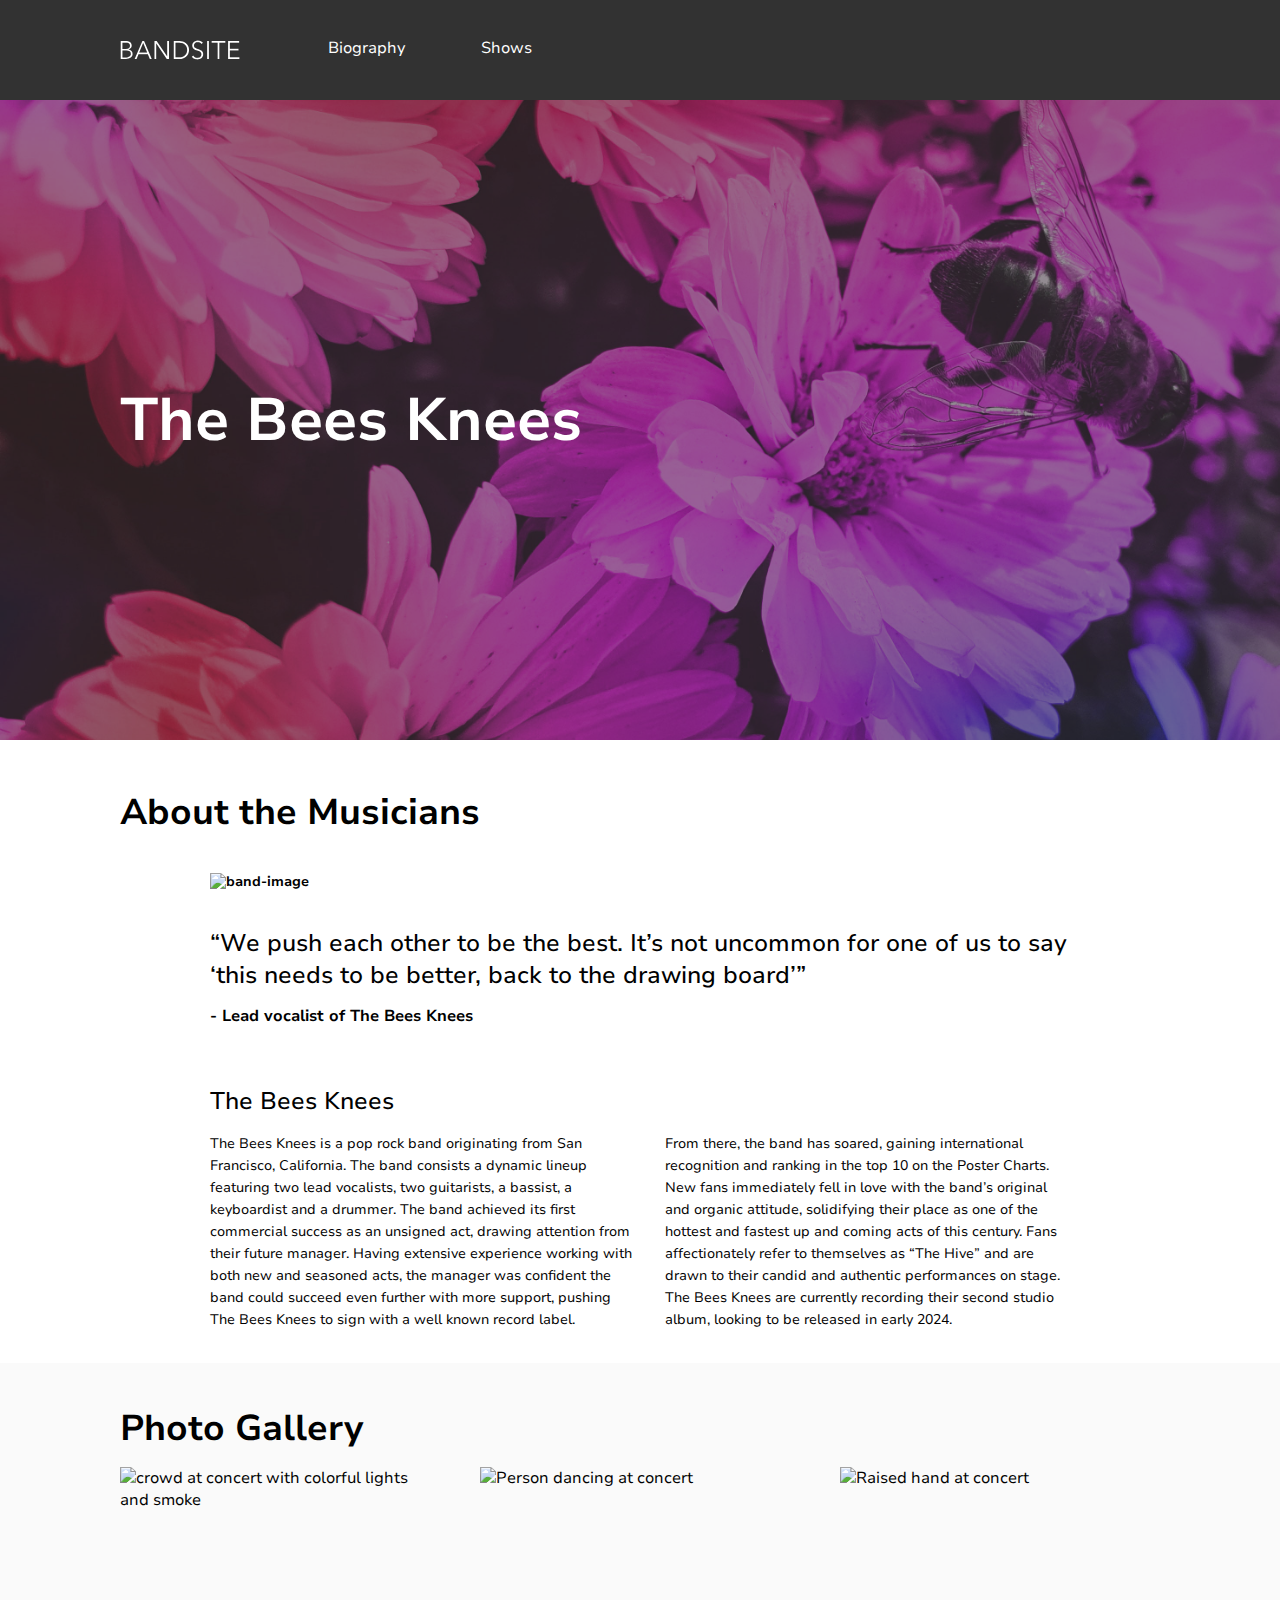
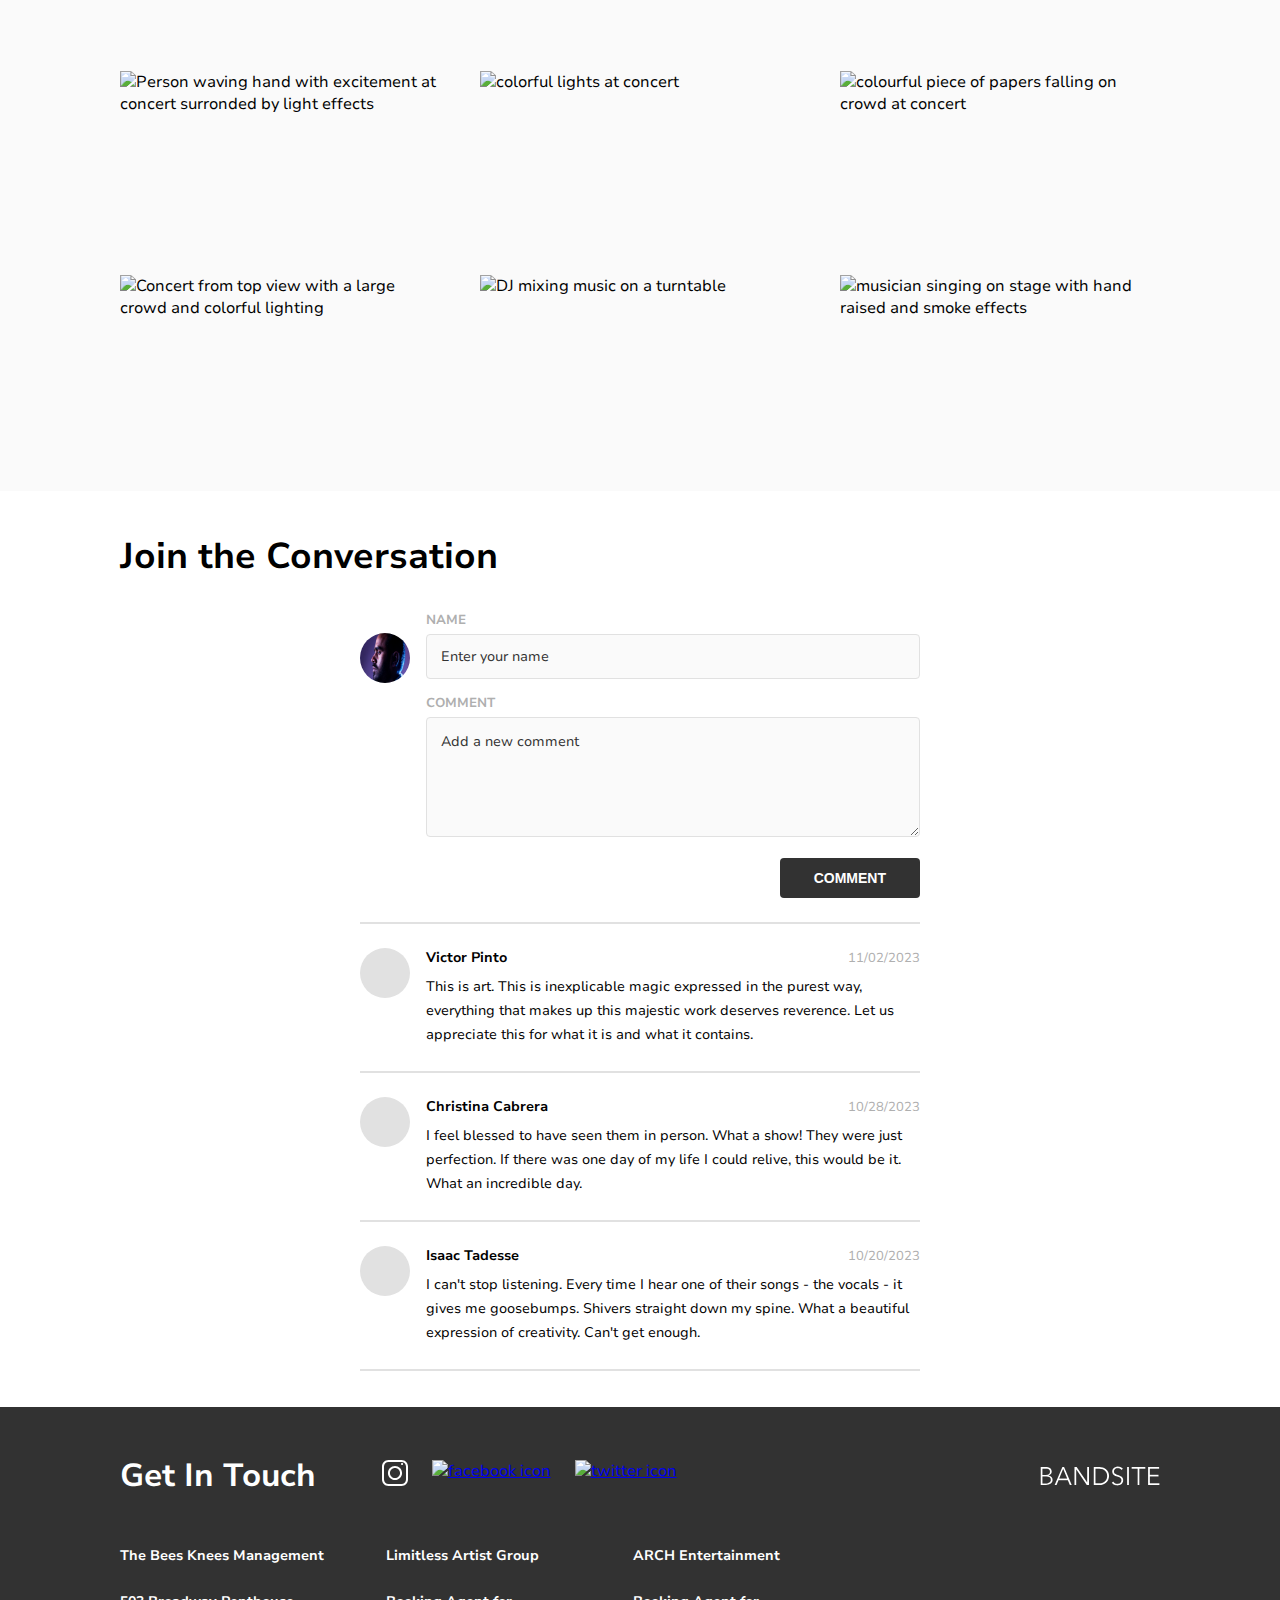
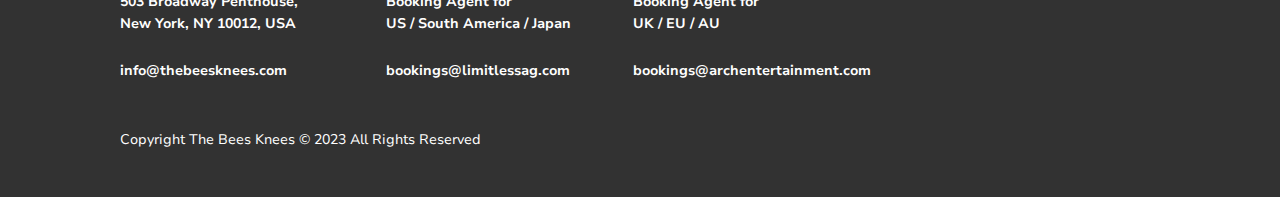
==== index.html @ 5945802d "Converted px to rem in shows.scss" ====
<!DOCTYPE html>
<html lang="en">
<head>
    <meta charset="UTF-8">
    <meta name="viewport" content="width=device-width, initial-scale=1.0">
    <link rel="stylesheet" href="./styles/bio.css">
    <title>BandSite - Home</title>
    <script src="./scripts/index-page.js" defer></script>
</head>
<body>
     <!-- HEADER -->
    <header class="header">

        <div class="header__title">

            <svg class="header__logo" height ="20px" width="120px" xmlns="http://www.w3.org/2000/svg">
                <a href="./index.html"><image class="header__title--logo" height="20px" width="120px" href="./assets/logos/Logo-bandsite.svg" /></a>
            </svg>
            
        </div>

        <nav class="header__navigation">
            <ul class="navigation__list">
                <li class="navigation__item"><a class="navigation__link" href="./index.html">Biography</a></li>
                <li class="navigation__item"><a class="navigation__link" href="./pages/shows.html">Shows</a></li>
            </ul>
        </nav>
    </header>

    <!-- HERO BLOCK -->

    <section class="hero">
        <h2 class="hero__title">The Bees Knees</h2>
    </section>

    <!-- ABOUT THE MUSICIANS BLOCK  -->

    <main>

        <section class="about-musicians">

            <h2 class="about-musicians__title">About the Musicians</h2>

            <div class="about-musicians__content">
                
                <div class="about-musicians__section">
                    <img class="about-musicians__image" src="./assets/images/band.jpg" alt="band-image">

                    <p class="about-musicians__quote">“We push each other to be the best. It’s not uncommon for one of us to say ‘this needs to be better, back to the drawing board’”</p>

                    <p class="about-musicians__lead-vocalist">- Lead vocalist of The Bees Knees</p>
                </div>

                <div class="about-musicians__group">
                    <h3 class="about-musicians__group-title">The Bees Knees</h3>

                    <div class="about-musicians__description">
                        <p class="about-musicians__paragraph">The Bees Knees is a pop rock band originating from San Francisco, California. The band consists a dynamic lineup featuring two lead vocalists, two guitarists, a bassist, a keyboardist and a drummer. The band achieved its first commercial success as an unsigned act, drawing attention from their future manager. Having extensive experience working with both new and seasoned acts, the manager was confident the band could succeed even further with more support, pushing The Bees Knees to sign with a well known record label.</p>

                        <p class="about-musicians__paragraph">From there, the band has soared, gaining international recognition and ranking in the top 10 on the Poster Charts. New fans immediately fell in love with the band’s original and organic attitude, solidifying their place as one of the hottest and fastest up and coming acts of this century. Fans affectionately refer to themselves as “The Hive” and are drawn to their candid and authentic performances on stage. The Bees Knees are currently recording their second studio album, looking to be released in early 2024.</p>
                    </div>
                </div>

            </div>

        </section>

        <!-- PHOTO GALLERY -->

        <section class="photo-gallery">

            <h2 class="photo-gallery__title">Photo Gallery</h2>

            <div class="photo-gallery__images">
                <img class="photo-gallery__image" src="./assets/images/Photo-gallery-1.jpg" alt="crowd at concert with colorful lights and smoke">
                <img class="photo-gallery__image" src="./assets/images/Photo-gallery-2.jpg" alt="Person dancing at concert">
                <img class="photo-gallery__image" src="./assets/images/Photo-gallery-3.jpg" alt="Raised hand at concert">

                <img class="photo-gallery__image" src="./assets/images/Photo-gallery-4.jpg" alt="Person waving hand with excitement at concert surronded by light effects">
                <img class="photo-gallery__image" src="./assets/images/Photo-gallery-5.jpg" alt="colorful lights at concert">
                <img class="photo-gallery__image" src="./assets/images/Photo-gallery-9.jpg" alt="colourful piece of papers falling on crowd at concert">

                <img class="photo-gallery__image" src="./assets/images/Photo-gallery-7.jpg" alt="Concert from top view with a large crowd and colorful lighting">
                <img class="photo-gallery__image" src="./assets/images/Photo-gallery-8.jpg" alt="DJ mixing music on a turntable">
                <img class="photo-gallery__image" src="./assets/images/Photo-gallery-6.jpg" alt="musician singing on stage with hand raised and smoke effects">
            </div>
        </section>

        <!-- COMMENT SECTION -->

        <section class="comment-section">

            <h2 class="comment-section__title">Join the Conversation</h2>

            <div class="comment-section--flex">

                <div class="comment-section__image">
                    <img class="comment-section__avatar" src="./assets/Images/Mohan-muruge.jpg" alt="Avatar">
                </div>

                <form id= "comment-form" class="comment-section__form">
                    <div class="comment-section__field comment-section__field--name">
                        <label class="comment-section__label" for="name">NAME</label>
                        <input class="comment-section__input" type="text" id="name" name="name" placeholder="Enter your name" required>
                    </div>

                    <div class="comment-section__field comment-section__field--comment">
                        <label class="comment-section__label" for="comment">COMMENT</label>
                        <textarea class="comment-section__textarea" id="comment" name="comment" placeholder="Add a new comment" required></textarea>
                    </div>

                    <div class="comment-section__button-div">
                        <button class="comment-section__button" type="submit">COMMENT</button>
                    </div>               
                </form>

            </div>

            <!-- Three default comments from JS -->
            <div id="comments-container" class="comments-block">

            </div>

        </section>

    </main>

    <footer class="footer">
        <div class="footer__contact">
            <h2 class="footer__contact-title">Get In Touch</h2>
    
            <div class="footer__social-icons">
                <a href="https://www.instagram.com/" target="blank"><img class="footer__icon" src="./assets/Icons/SVG/Icon-instagram.svg" alt="instagram icon"></a>

                <a href="https://www.facebook.com" target="blank"><img class="footer__icon" src="./assets/icons/SVG/Icon-facebook.svg" alt="facebook icon"></a>

                <a href="https://www.twitter.com" target="blank"><img class="footer__icon" src="./assets/icons/SVG/Icon-twitter.svg" alt="twitter icon"></a>
            </div> 
            
            <div class="footer__logo last-child">

                <svg class="footer__logo-image" height ="20px" width="120px" xmlns="http://www.w3.org/2000/svg">
                    <image class="footer__bandsite-logo--image" height="20px" width="120px" href="./assets/logos/Logo-bandsite.svg" />
                </svg>

            </div>
        </div>
    
        <div class="footer__company">
    
            <div class="footer__company-details">
                <h3 class="footer__company-name">The Bees Knees Management</h3>
    
                <p class="footer__company-address">503 Broadway Penthouse,<br>New York, NY 10012, USA</p>
    
                <p><a class="footer__company-email" href="mailto:info@thebeesknees.com">info@thebeesknees.com</a></p>
            </div>
    
            <div class="footer__company-details">
                <h3 class="footer__company-name">Limitless Artist Group</h3>
    
                <p class="footer__company-address">Booking Agent for <br>US / South America / Japan</p>
    
                <p><a class="footer__company-email" href="mailto:bookings@limitlessag.com">bookings@limitlessag.com</a></p>
            </div>
    
            <div class="footer__company-details">
                <h3 class="footer__company-name">ARCH Entertainment</h3>
    
                <p class="footer__company-address">Booking Agent for <br>UK / EU / AU</p>
    
                <p><a class="footer__company-email" href="mailto:bookings@archentertainment.com">bookings@archentertainment.com</a></p>
            </div>
        </div>
       
        <div class="footer__copyright">
            <p class="footer__copyright-details">Copyright The Bees Knees © 2023 All Rights Reserved</p>
        </div>
    
    </footer>
    
</body>
</html>
---- styles/bio.css ----
@font-face {
  font-family: "Nunito Sans";
  src: url("../../assets/Font/NunitoSans-Regular.woff");
  font-weight: 400;
  font-style: normal;
}
@font-face {
  font-family: "Nunito Sans";
  src: url("../../assets/Font/NunitoSans-Medium.woff");
  font-weight: 500;
  font-style: normal;
}
@font-face {
  font-family: "Nunito Sans";
  src: url("../../assets/Font/NunitoSans-Bold.woff");
  font-weight: 700;
  font-style: normal;
}
* {
  box-sizing: border-box;
  padding: 0;
  margin: 0;
}

html, body {
  font-family: "Nunito Sans", Arial, Helvetica, sans-serif;
  font-size: 1rem;
}

.footer {
  background-color: #323232;
  color: #FFFFFF;
  margin: 0;
  padding: 1.5rem 1rem;
}
@media screen and (max-width: 767px) {
  .footer {
    position: relative;
  }
}
@media screen and (min-width: 768px) and (max-width: 1279px) {
  .footer {
    padding: 3rem 2.25rem;
  }
}
@media screen and (min-width: 1280px) {
  .footer {
    padding: 3rem 7.5rem;
  }
}
.footer__contact {
  display: flex;
  flex-direction: column;
  padding-bottom: 1rem;
  gap: 0.875rem;
}
@media screen and (min-width: 768px) {
  .footer__contact {
    padding-bottom: 0;
    gap: 0;
    display: flex;
    flex-direction: row;
    align-items: baseline;
  }
}
@media screen and (min-width: 768px) and (min-width: 768px) and (max-width: 1279px) {
  .footer__contact {
    justify-content: space-between;
  }
  .footer__contact .footer__contact-title,
  .footer__contact .footer__social-icons {
    flex: 1;
  }
  .footer__contact .footer__social-icons {
    margin-right: 100px;
  }
}
@media screen and (min-width: 768px) {
  .footer__contact .last-child {
    margin-left: auto;
  }
}
@media screen and (min-width: 768px) and (min-width: 1280px) {
  .footer__contact {
    justify-content: flex-start;
    gap: 4.1rem;
  }
}
.footer__contact-title {
  font-size: 1.5rem;
  font-weight: 700;
  line-height: 2rem;
}
@media screen and (min-width: 768px) {
  .footer__contact-title {
    font-size: 2rem;
    font-weight: 700;
    line-height: 2.625rem;
  }
}
.footer__contact .footer__social-icons {
  display: flex;
  gap: 1.5rem;
}
.footer__contact .footer__social-icons .footer__icon {
  height: 1.5rem;
  transition: transform 0.3s ease;
}
@media screen and (min-width: 768px) {
  .footer__contact .footer__social-icons .footer__icon {
    height: 1.625rem;
    width: 1.625rem;
  }
}
.footer__contact .footer__social-icons .footer__icon:hover {
  transform: scale(1.25);
}
@media screen and (min-width: 768px) {
  .footer__company {
    padding: 3rem 0;
  }
}
@media screen and (min-width: 768px) and (min-width: 768px) and (max-width: 1279px) {
  .footer__company {
    display: flex;
    justify-content: space-between;
  }
}
@media screen and (min-width: 768px) and (min-width: 1280px) {
  .footer__company {
    display: flex;
    justify-content: flex-start;
    gap: 3.875rem;
  }
}
.footer__company-details {
  display: flex;
  flex-direction: column;
  justify-content: space-between;
  padding: 1rem 0;
  gap: 1rem;
  line-height: 1.125rem;
}
@media screen and (min-width: 768px) {
  .footer__company-details {
    padding: 0;
    gap: 1.5rem;
    line-height: 1.375rem;
  }
}
.footer__company-details .footer__company-name,
.footer__company-details .footer__company-address {
  font-size: 0.875rem;
  font-weight: 600;
}
@media screen and (min-width: 768px) {
  .footer__company-details .footer__company-name,
  .footer__company-details .footer__company-address {
    font-size: 0.875rem;
    font-weight: 600;
  }
}
.footer__company-details .footer__company-email {
  text-decoration: none;
  color: #FFFFFF;
  font-size: 0.813rem;
  font-weight: 400;
}
@media screen and (min-width: 768px) {
  .footer__company-details .footer__company-email {
    font-size: 0.875rem;
    font-weight: 600;
  }
}
.footer__company-details .footer__company-email:hover {
  text-decoration: underline;
}
.footer__logo {
  height: 1.25rem;
  width: 7.5rem;
}
@media screen and (max-width: 767px) {
  .footer__logo {
    position: absolute;
    margin-top: 1.25rem;
    top: 85%;
  }
}
@media screen and (max-width: 767px) {
  .footer__copyright {
    font-size: 0.625rem;
    font-weight: 400;
    margin-top: 3.75rem;
  }
}
@media screen and (min-width: 768px) {
  .footer__copyright {
    font-size: 0.875rem;
    font-weight: 400;
  }
}

.header {
  background-color: #323232;
}
@media screen and (min-width: 768px) {
  .header {
    display: flex;
    flex-wrap: wrap;
    justify-content: flex-start;
    align-items: center;
    height: 5rem;
  }
}
@media screen and (min-width: 1280px) {
  .header {
    padding-left: 5.25rem;
    height: 6.25rem;
  }
}
.header__title {
  display: flex;
  justify-content: center;
  padding: 1.5rem 2.25rem;
}
.header__navigation {
  width: 100%;
}
.header__navigation .navigation__list {
  padding: 0;
  display: flex;
  justify-content: space-around;
  list-style: none;
}
.header__navigation .navigation__list .navigation__item {
  width: 50%;
  display: flex;
  justify-content: center;
  padding-bottom: 0.375rem;
  border-bottom: 0.313rem solid #323232;
}
.header__navigation .navigation__list .navigation__item:hover {
  border-bottom: 0.313rem solid #FFFFFF;
}
.header__navigation .navigation__list .navigation__item:active {
  font-weight: bold;
  outline: none;
}
.header__navigation .navigation__list .navigation__item .navigation__link {
  text-decoration: none;
  color: #FFFFFF;
}
@media screen and (min-width: 768px) {
  .header__navigation {
    width: 30%;
    max-width: 20rem;
    height: 100%;
  }
  .header__navigation .navigation__list {
    width: 100%;
    height: 100%;
    padding: 0 1.25rem;
  }
  .header__navigation .navigation__list .navigation__item {
    border-bottom: none;
    padding: 0%;
    height: 100%;
  }
  .header__navigation .navigation__list .navigation__item:hover {
    border-bottom: none;
  }
  .header__navigation .navigation__list .navigation__item .navigation__link {
    height: 100%;
    display: flex;
    align-items: center;
    border-bottom: 0.313rem solid #323232;
  }
  .header__navigation .navigation__list .navigation__item .navigation__link:hover {
    border-bottom: 0.313rem solid #FFFFFF;
  }
  .header__navigation .navigation__list .navigation__item .navigation__link:active {
    font-weight: bold;
    outline: none;
  }
}

.hero {
  position: relative;
  background-image: url(../assets/Images/hero-bio.jpg);
  background-size: cover;
  background-repeat: no-repeat;
  background-position: center;
  display: flex;
  color: #FFFFFF;
  height: 12.5rem;
}
@media screen and (min-width: 768px) and (max-width: 1279px) {
  .hero {
    height: 27.5rem;
  }
}
@media screen and (min-width: 1280px) {
  .hero {
    height: 40rem;
  }
}
.hero::before {
  content: "";
  position: absolute;
  top: 0;
  left: 0;
  width: 100%;
  height: 100%;
  background-color: rgba(50, 50, 50, 0.5);
  z-index: 1;
}
.hero__title {
  display: flex;
  align-items: center;
  z-index: 2;
  font-size: 1.5rem;
  font-weight: 700;
  padding: 0 1rem;
}
@media screen and (min-width: 768px) {
  .hero__title {
    padding: 0 2.25rem;
    font-size: 3.75rem;
    font-weight: 700;
  }
}
@media screen and (min-width: 1280px) {
  .hero__title {
    padding: 0 7.5rem;
  }
}

.about-musicians {
  background-color: #FFFFFF;
}
.about-musicians__title {
  padding: 1.5rem 1rem 1rem 1rem;
  font-size: 1.5rem;
  font-weight: 700;
}
@media screen and (min-width: 768px) {
  .about-musicians__title {
    font-size: 2.25rem;
    font-weight: 700;
    padding-left: 2.25rem;
    padding-top: 3rem;
    padding-bottom: 2.25rem;
  }
}
@media screen and (min-width: 1280px) {
  .about-musicians__title {
    padding-left: 7.5rem;
  }
}
.about-musicians__content {
  padding: 0 1rem;
  background-color: #FFFFFF;
}
@media screen and (min-width: 768px) and (max-width: 1279px) {
  .about-musicians__content {
    padding: 0 6.25rem;
  }
}
@media screen and (min-width: 1280px) {
  .about-musicians__content {
    padding: 0 13.125rem;
  }
}
.about-musicians__content .about-musicians__section {
  font-size: 0.875rem;
  font-weight: 600;
  line-height: 1.125rem;
}
.about-musicians__content .about-musicians__section .about-musicians__image {
  height: 10rem;
  width: 100%;
  margin: 0;
}
@media screen and (min-width: 768px) and (max-width: 1279px) {
  .about-musicians__content .about-musicians__section .about-musicians__image {
    height: 22.5rem;
  }
}
@media screen and (min-width: 1280px) {
  .about-musicians__content .about-musicians__section .about-musicians__image {
    height: 26.25rem;
  }
}
.about-musicians__content .about-musicians__section .about-musicians__quote {
  padding-top: 1rem;
  padding-bottom: 0.5rem;
  line-height: 1.125rem;
}
@media screen and (min-width: 768px) {
  .about-musicians__content .about-musicians__section .about-musicians__quote {
    font-size: 1.5rem;
    font-weight: 500;
    padding-top: 2.25rem;
    padding-bottom: 1rem;
    line-height: 2rem;
  }
}
.about-musicians__content .about-musicians__section .about-musicians__lead-vocalist {
  margin-top: 0;
}
@media screen and (min-width: 768px) {
  .about-musicians__content .about-musicians__section .about-musicians__lead-vocalist {
    font-size: 1rem;
  }
}
@media screen and (min-width: 768px) {
  .about-musicians__content .about-musicians__group {
    padding: 2.25rem 0 1rem 0;
  }
}
.about-musicians__content .about-musicians__group-title {
  font-size: 1rem;
  font-weight: 500;
  padding-top: 1.5rem;
}
@media screen and (min-width: 768px) {
  .about-musicians__content .about-musicians__group-title {
    font-size: 1.5rem;
  }
}
@media screen and (min-width: 768px) {
  .about-musicians__content .about-musicians__group .about-musicians__description {
    display: flex;
    gap: 2rem;
  }
}
.about-musicians__content .about-musicians__group .about-musicians__description .about-musicians__paragraph {
  font-size: 0.813rem;
  font-weight: 400;
  line-height: 1.125rem;
  padding: 1rem 0;
}
@media screen and (min-width: 768px) {
  .about-musicians__content .about-musicians__group .about-musicians__description .about-musicians__paragraph {
    font-size: 0.875rem;
    font-weight: 400;
    line-height: 1.375rem;
  }
}

.photo-gallery {
  padding: 1rem;
  background-color: #FAFAFA;
}
@media screen and (min-width: 768px) and (max-width: 1279px) {
  .photo-gallery {
    padding: 2.25rem;
  }
}
@media screen and (min-width: 1280px) {
  .photo-gallery {
    padding: 2.25rem 7.5rem;
  }
}
.photo-gallery__title {
  font-size: 1.5rem;
  font-weight: 700;
  padding-top: 0.5rem;
  padding-bottom: 1rem;
}
@media screen and (min-width: 768px) {
  .photo-gallery__title {
    font-size: 2.25rem;
    font-weight: 700;
    line-height: 2.75rem;
  }
}
.photo-gallery__images {
  display: flex;
  flex-direction: column;
  gap: 1rem;
}
@media screen and (min-width: 768px) {
  .photo-gallery__images {
    display: flex;
    flex-direction: row;
    justify-content: space-between;
    flex-wrap: wrap;
    gap: 1.5rem;
  }
}
.photo-gallery__images .photo-gallery__image {
  height: 10rem;
  width: 100%;
  transition: 1s ease;
}
@media screen and (min-width: 768px) and (max-width: 1279px) {
  .photo-gallery__images .photo-gallery__image {
    height: 7.5rem;
    width: 13.125rem;
  }
}
@media screen and (min-width: 1280px) {
  .photo-gallery__images .photo-gallery__image {
    height: 11.25rem;
    width: 20rem;
  }
}
.photo-gallery__images .photo-gallery__image:hover {
  transform: scale(0.9);
  transition: 0.3s ease;
}

.comment-section {
  padding: 1rem;
}
@media screen and (min-width: 768px) and (max-width: 1279px) {
  .comment-section {
    padding: 2.25rem;
  }
}
@media screen and (min-width: 1280px) {
  .comment-section {
    padding: 2.25rem 7.5rem;
  }
}
.comment-section__title {
  font-size: 1.5rem;
  font-weight: 700;
}
@media screen and (min-width: 768px) {
  .comment-section__title {
    font-size: 2.25rem;
    font-weight: 700;
    line-height: 2.75rem;
    padding: 0.5rem 0;
  }
}
.comment-section--flex {
  display: flex;
  gap: 1rem;
  align-items: flex-start;
  padding: 1rem 0;
}
@media screen and (min-width: 768px) and (max-width: 1279px) {
  .comment-section--flex {
    padding: 1.5rem 3.375rem;
  }
}
@media screen and (min-width: 1280px) {
  .comment-section--flex {
    padding: 1.5rem 15rem;
  }
}
.comment-section__image .comment-section__avatar {
  height: 2.5rem;
  width: 2.5rem;
  border-radius: 50%;
  margin-top: 1.375rem;
}
@media screen and (min-width: 1280px) {
  .comment-section__image .comment-section__avatar {
    height: 3.125rem;
    width: 3.125rem;
  }
}
.comment-section__form {
  flex: 1;
  display: flex;
  flex-direction: column;
}
.comment-section__form .comment-section__field {
  margin-bottom: 0.938rem;
}
.comment-section__form .comment-section__field .comment-section__label {
  display: block;
  font-size: 0.813rem;
  font-weight: 700;
  color: #AFAFAF;
  margin-bottom: 0.313rem;
}
.comment-section__form .comment-section__field .comment-section__input,
.comment-section__form .comment-section__field .comment-section__textarea {
  width: 100%;
  padding: 0.625rem;
  border: 0.063rem solid #E1E1E1;
  border-radius: 0.25rem;
  font-size: 0.813rem;
  color: #323232;
  background-color: #FAFAFA;
}
@media screen and (min-width: 768px) {
  .comment-section__form .comment-section__field .comment-section__input,
  .comment-section__form .comment-section__field .comment-section__textarea {
    padding: 0.875rem;
  }
}
.comment-section__form .comment-section__field .comment-section__textarea {
  resize: vertical;
  min-height: 6.25rem;
}
@media screen and (min-width: 1280px) {
  .comment-section__form .comment-section__field .comment-section__textarea {
    height: 7.5rem;
  }
}
.comment-section__form .comment-section__field .comment-section__input::-moz-placeholder {
  color: #323232;
  font-size: 0.875rem;
  font-family: "Nunito Sans", Arial, Helvetica, sans-serif;
}
.comment-section__form .comment-section__field .comment-section__input::placeholder {
  color: #323232;
  font-size: 0.875rem;
  font-family: "Nunito Sans", Arial, Helvetica, sans-serif;
}
.comment-section__form .comment-section__field .comment-section__textarea::-moz-placeholder {
  color: #323232;
  font-size: 0.875rem;
  font-family: "Nunito Sans", Arial, Helvetica, sans-serif;
}
.comment-section__form .comment-section__field .comment-section__textarea::placeholder {
  color: #323232;
  font-size: 0.875rem;
  font-family: "Nunito Sans", Arial, Helvetica, sans-serif;
}
@media screen and (min-width: 768px) {
  .comment-section__form .comment-section__button-div {
    align-self: flex-end;
  }
}
.comment-section__form .comment-section__button-div .comment-section__button {
  width: 100%;
  background-color: #323232;
  color: white;
  padding: 0.75rem 1.25rem;
  border: none;
  border-radius: 0.25rem;
  cursor: pointer;
  font-size: 0.875rem;
  font-weight: 600;
}
.comment-section__form .comment-section__button-div .comment-section__button:hover {
  background-color: #000000;
}
@media screen and (min-width: 768px) {
  .comment-section__form .comment-section__button-div .comment-section__button {
    width: auto;
    padding: 0.75rem 2.125rem;
  }
}
@media screen and (min-width: 768px) and (max-width: 1279px) {
  .comment-section #comments-container {
    padding: 0 3.375rem;
  }
}
@media screen and (min-width: 1280px) {
  .comment-section #comments-container {
    padding: 0 15rem;
  }
}
.comment-section #comments-container .comment-container {
  padding: 1rem 0;
  display: flex;
  gap: 1rem;
  border-top: 0.125rem solid #E1E1E1;
}
@media screen and (min-width: 768px) {
  .comment-section #comments-container .comment-container {
    padding: 1.5rem 0;
  }
}
.comment-section #comments-container .comment-container:last-child {
  border-bottom: 0.125rem solid #E1E1E1;
}
.comment-section #comments-container .comment-container .comment__avatar {
  background-color: #E1E1E1;
  height: 2.5rem;
  width: 2.5rem;
  border-radius: 50%;
  flex: none;
}
@media screen and (min-width: 1280px) {
  .comment-section #comments-container .comment-container .comment__avatar {
    height: 3.125rem;
    width: 3.125rem;
  }
}
.comment-section #comments-container .comment-container .comment__details {
  display: flex;
  flex-direction: column;
  justify-content: space-between;
  gap: 0.5rem;
  width: 100%;
}
.comment-section #comments-container .comment-container .comment__details .comment__name-date {
  display: flex;
  justify-content: space-between;
  align-items: baseline;
}
.comment-section #comments-container .comment-container .comment__details .comment__name-date .comment__name {
  font-size: 0.875rem;
  font-weight: 600;
}
.comment-section #comments-container .comment-container .comment__details .comment__name-date .comment__date {
  font-size: 0.813rem;
  font-weight: 400;
  color: #AFAFAF;
}
.comment-section #comments-container .comment-container .comment__details .comment__paragraph-section .comment__paragraph {
  font-size: 0.875rem;
  font-weight: 400;
  line-height: 1.375rem;
  color: #000000;
}
@media screen and (min-width: 768px) {
  .comment-section #comments-container .comment-container .comment__details .comment__paragraph-section .comment__paragraph {
    line-height: 1.5rem;
  }
}/*# sourceMappingURL=bio.css.map */
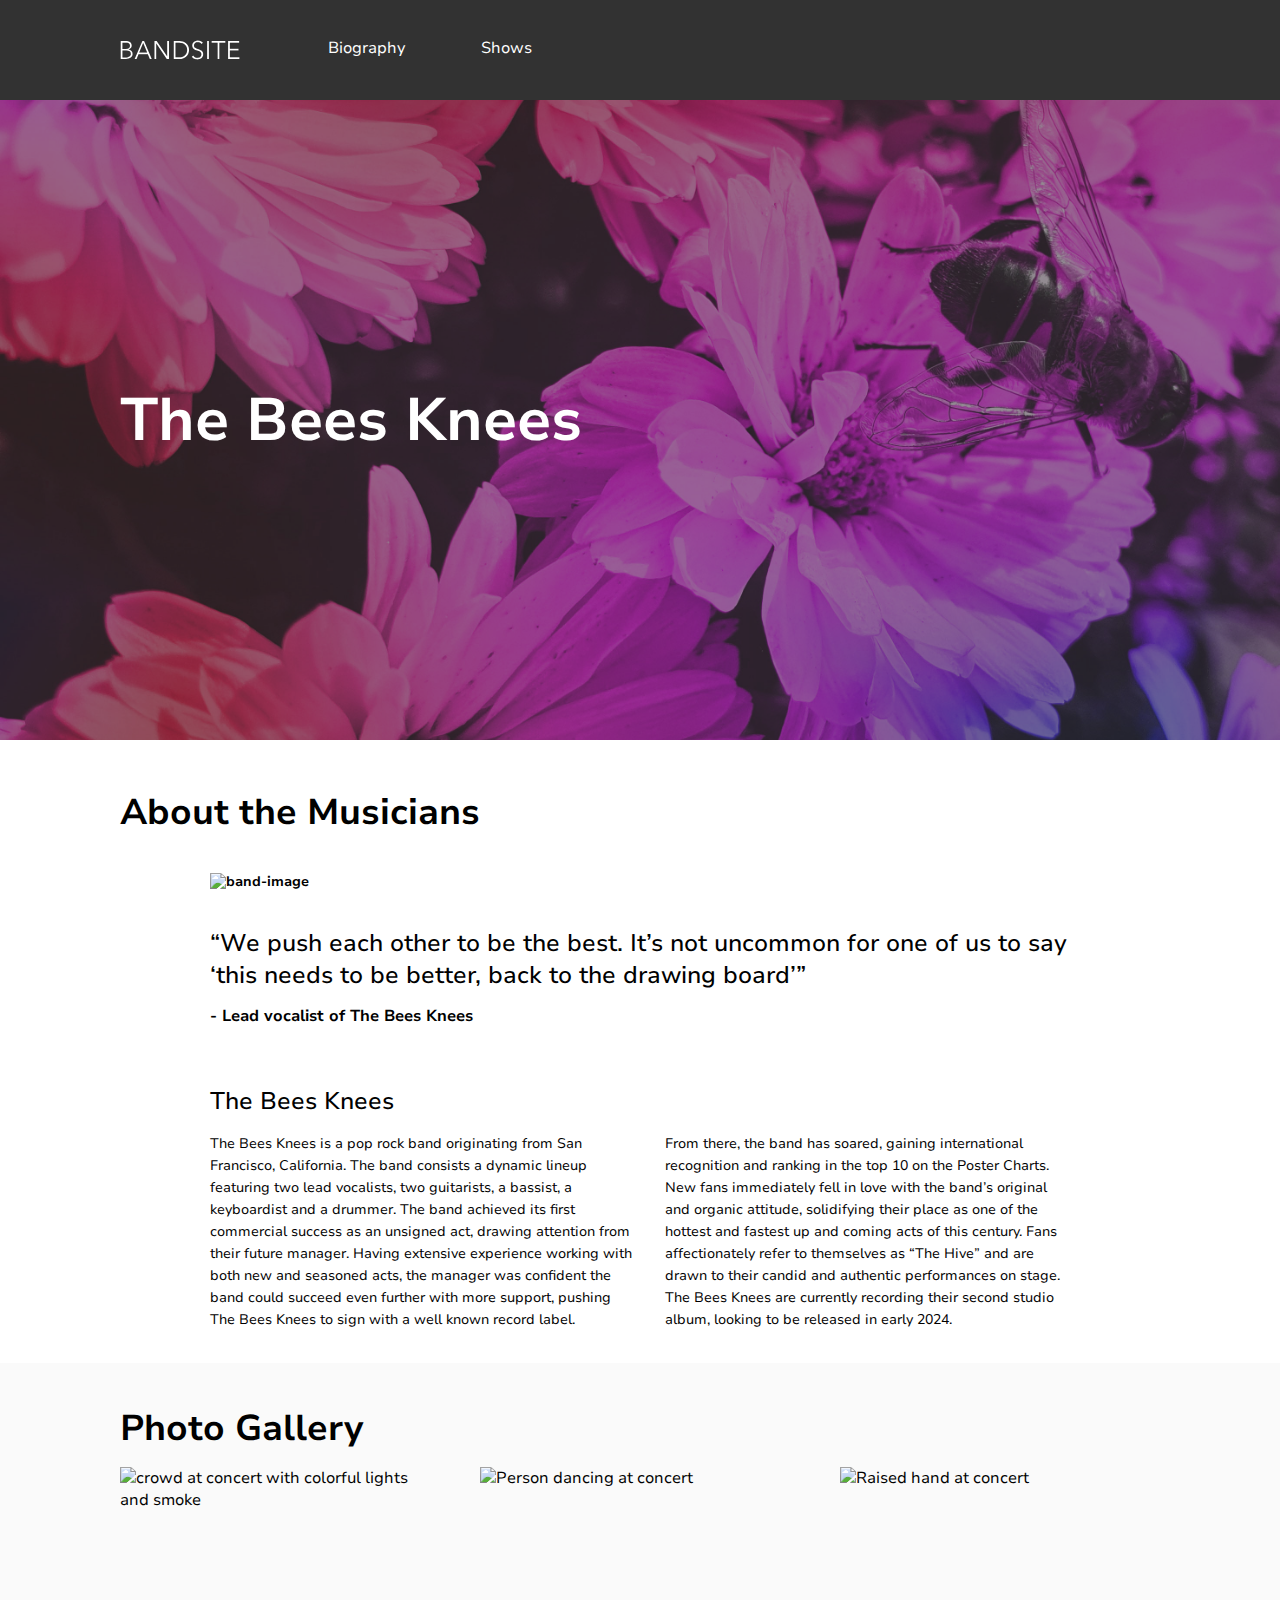
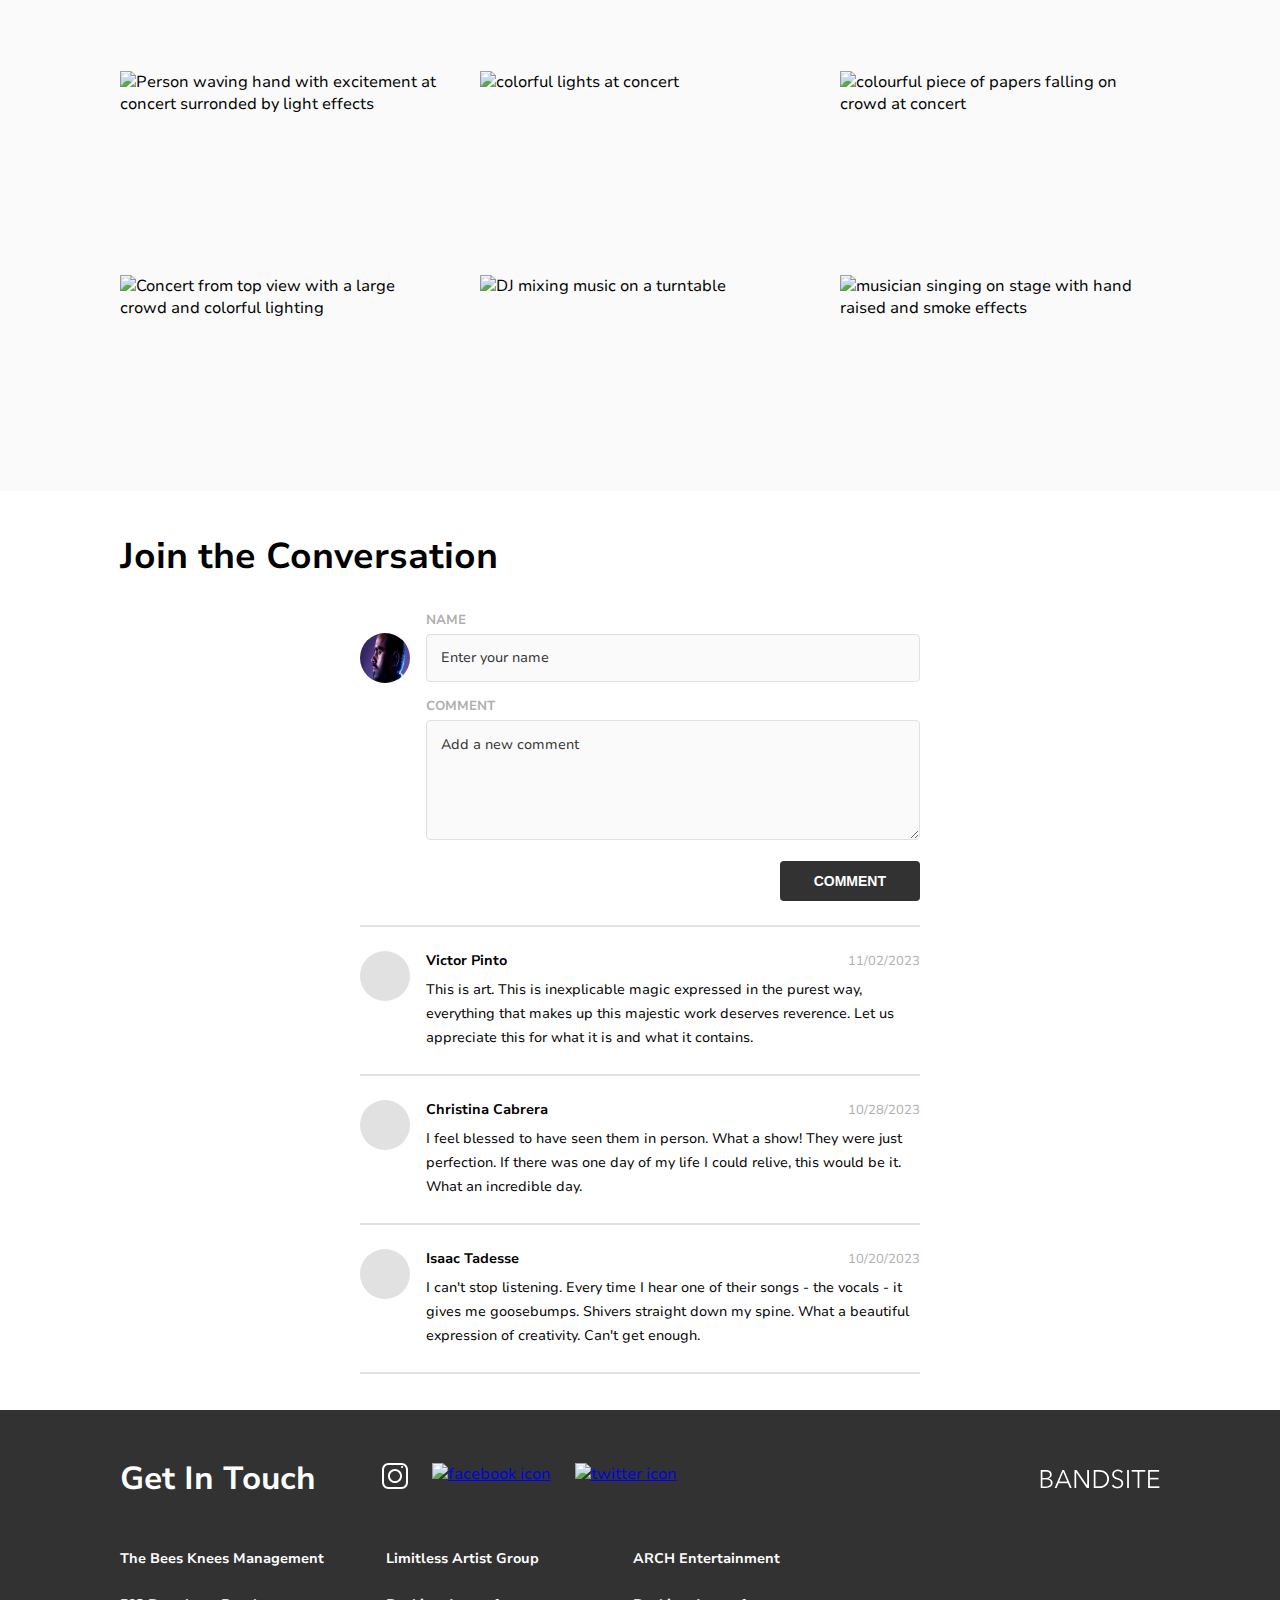
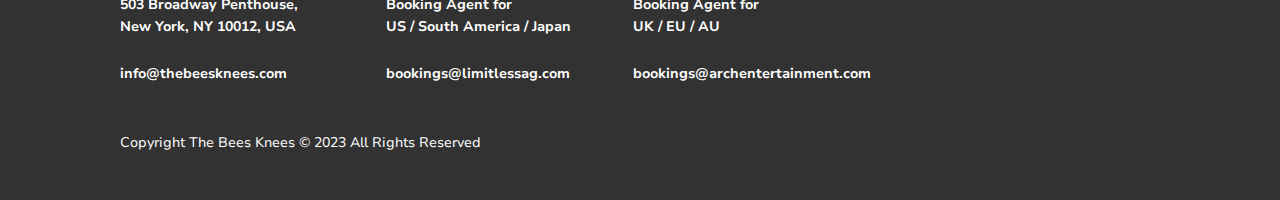
==== commit c05bc03a: "Adding changes to my project based on the feedback I received for sprint-2" ====
--- a/index.html
+++ b/index.html
@@ -13,10 +13,10 @@
 
         <div class="header__title">
 
-            <svg class="header__logo" height ="20px" width="120px" xmlns="http://www.w3.org/2000/svg">
-                <a href="./index.html"><image class="header__title--logo" height="20px" width="120px" href="./assets/logos/Logo-bandsite.svg" /></a>
+            <svg class="header__logo" height="20px" width="120px" xmlns="http://www.w3.org/2000/svg">
+                <a href="./index.html"><image class="header__title--logo" height="20px" width="120px" href="./assets/logos/Logo-bandsite.svg"/></a>
             </svg>
-            
+
         </div>
 
         <nav class="header__navigation">
@@ -42,7 +42,7 @@
             <h2 class="about-musicians__title">About the Musicians</h2>
 
             <div class="about-musicians__content">
-                
+
                 <div class="about-musicians__section">
                     <img class="about-musicians__image" src="./assets/images/band.jpg" alt="band-image">
 
@@ -98,7 +98,7 @@
                     <img class="comment-section__avatar" src="./assets/Images/Mohan-muruge.jpg" alt="Avatar">
                 </div>
 
-                <form id= "comment-form" class="comment-section__form">
+                <form id="comment-form" class="comment-section__form">
                     <div class="comment-section__field comment-section__field--name">
                         <label class="comment-section__label" for="name">NAME</label>
                         <input class="comment-section__input" type="text" id="name" name="name" placeholder="Enter your name" required>
@@ -109,9 +109,9 @@
                         <textarea class="comment-section__textarea" id="comment" name="comment" placeholder="Add a new comment" required></textarea>
                     </div>
 
-                    <div class="comment-section__button-div">
+                    <div class="comment-section__button-container">
                         <button class="comment-section__button" type="submit">COMMENT</button>
-                    </div>               
+                    </div>
                 </form>
 
             </div>
@@ -128,57 +128,57 @@
     <footer class="footer">
         <div class="footer__contact">
             <h2 class="footer__contact-title">Get In Touch</h2>
-    
+
             <div class="footer__social-icons">
                 <a href="https://www.instagram.com/" target="blank"><img class="footer__icon" src="./assets/Icons/SVG/Icon-instagram.svg" alt="instagram icon"></a>
 
                 <a href="https://www.facebook.com" target="blank"><img class="footer__icon" src="./assets/icons/SVG/Icon-facebook.svg" alt="facebook icon"></a>
 
                 <a href="https://www.twitter.com" target="blank"><img class="footer__icon" src="./assets/icons/SVG/Icon-twitter.svg" alt="twitter icon"></a>
-            </div> 
-            
+            </div>
+
             <div class="footer__logo last-child">
 
                 <svg class="footer__logo-image" height ="20px" width="120px" xmlns="http://www.w3.org/2000/svg">
-                    <image class="footer__bandsite-logo--image" height="20px" width="120px" href="./assets/logos/Logo-bandsite.svg" />
+                    <a href="./index.html"><image class="footer__bandsite-logo--image" height="20px" width="120px" href="./assets/logos/Logo-bandsite.svg"/></a>
                 </svg>
 
             </div>
         </div>
-    
+
         <div class="footer__company">
-    
+
             <div class="footer__company-details">
                 <h3 class="footer__company-name">The Bees Knees Management</h3>
-    
+
                 <p class="footer__company-address">503 Broadway Penthouse,<br>New York, NY 10012, USA</p>
-    
+
                 <p><a class="footer__company-email" href="mailto:info@thebeesknees.com">info@thebeesknees.com</a></p>
             </div>
-    
+
             <div class="footer__company-details">
                 <h3 class="footer__company-name">Limitless Artist Group</h3>
-    
+
                 <p class="footer__company-address">Booking Agent for <br>US / South America / Japan</p>
-    
+
                 <p><a class="footer__company-email" href="mailto:bookings@limitlessag.com">bookings@limitlessag.com</a></p>
             </div>
-    
+
             <div class="footer__company-details">
                 <h3 class="footer__company-name">ARCH Entertainment</h3>
-    
+
                 <p class="footer__company-address">Booking Agent for <br>UK / EU / AU</p>
-    
+
                 <p><a class="footer__company-email" href="mailto:bookings@archentertainment.com">bookings@archentertainment.com</a></p>
             </div>
         </div>
-       
+
         <div class="footer__copyright">
             <p class="footer__copyright-details">Copyright The Bees Knees © 2023 All Rights Reserved</p>
         </div>
-    
+
     </footer>
-    
+
 </body>
 </html>
 
--- a/styles/bio.css
+++ b/styles/bio.css
@@ -585,6 +585,7 @@
   padding: 0.625rem;
   border: 0.063rem solid #E1E1E1;
   border-radius: 0.25rem;
+  font-family: "Nunito Sans", Arial, Helvetica, sans-serif;
   font-size: 0.813rem;
   color: #323232;
   background-color: #FAFAFA;
@@ -625,11 +626,11 @@
   font-family: "Nunito Sans", Arial, Helvetica, sans-serif;
 }
 @media screen and (min-width: 768px) {
-  .comment-section__form .comment-section__button-div {
+  .comment-section__form .comment-section__button-container {
     align-self: flex-end;
   }
 }
-.comment-section__form .comment-section__button-div .comment-section__button {
+.comment-section__form .comment-section__button-container .comment-section__button {
   width: 100%;
   background-color: #323232;
   color: white;
@@ -640,11 +641,11 @@
   font-size: 0.875rem;
   font-weight: 600;
 }
-.comment-section__form .comment-section__button-div .comment-section__button:hover {
+.comment-section__form .comment-section__button-container .comment-section__button:hover {
   background-color: #000000;
 }
 @media screen and (min-width: 768px) {
-  .comment-section__form .comment-section__button-div .comment-section__button {
+  .comment-section__form .comment-section__button-container .comment-section__button {
     width: auto;
     padding: 0.75rem 2.125rem;
   }
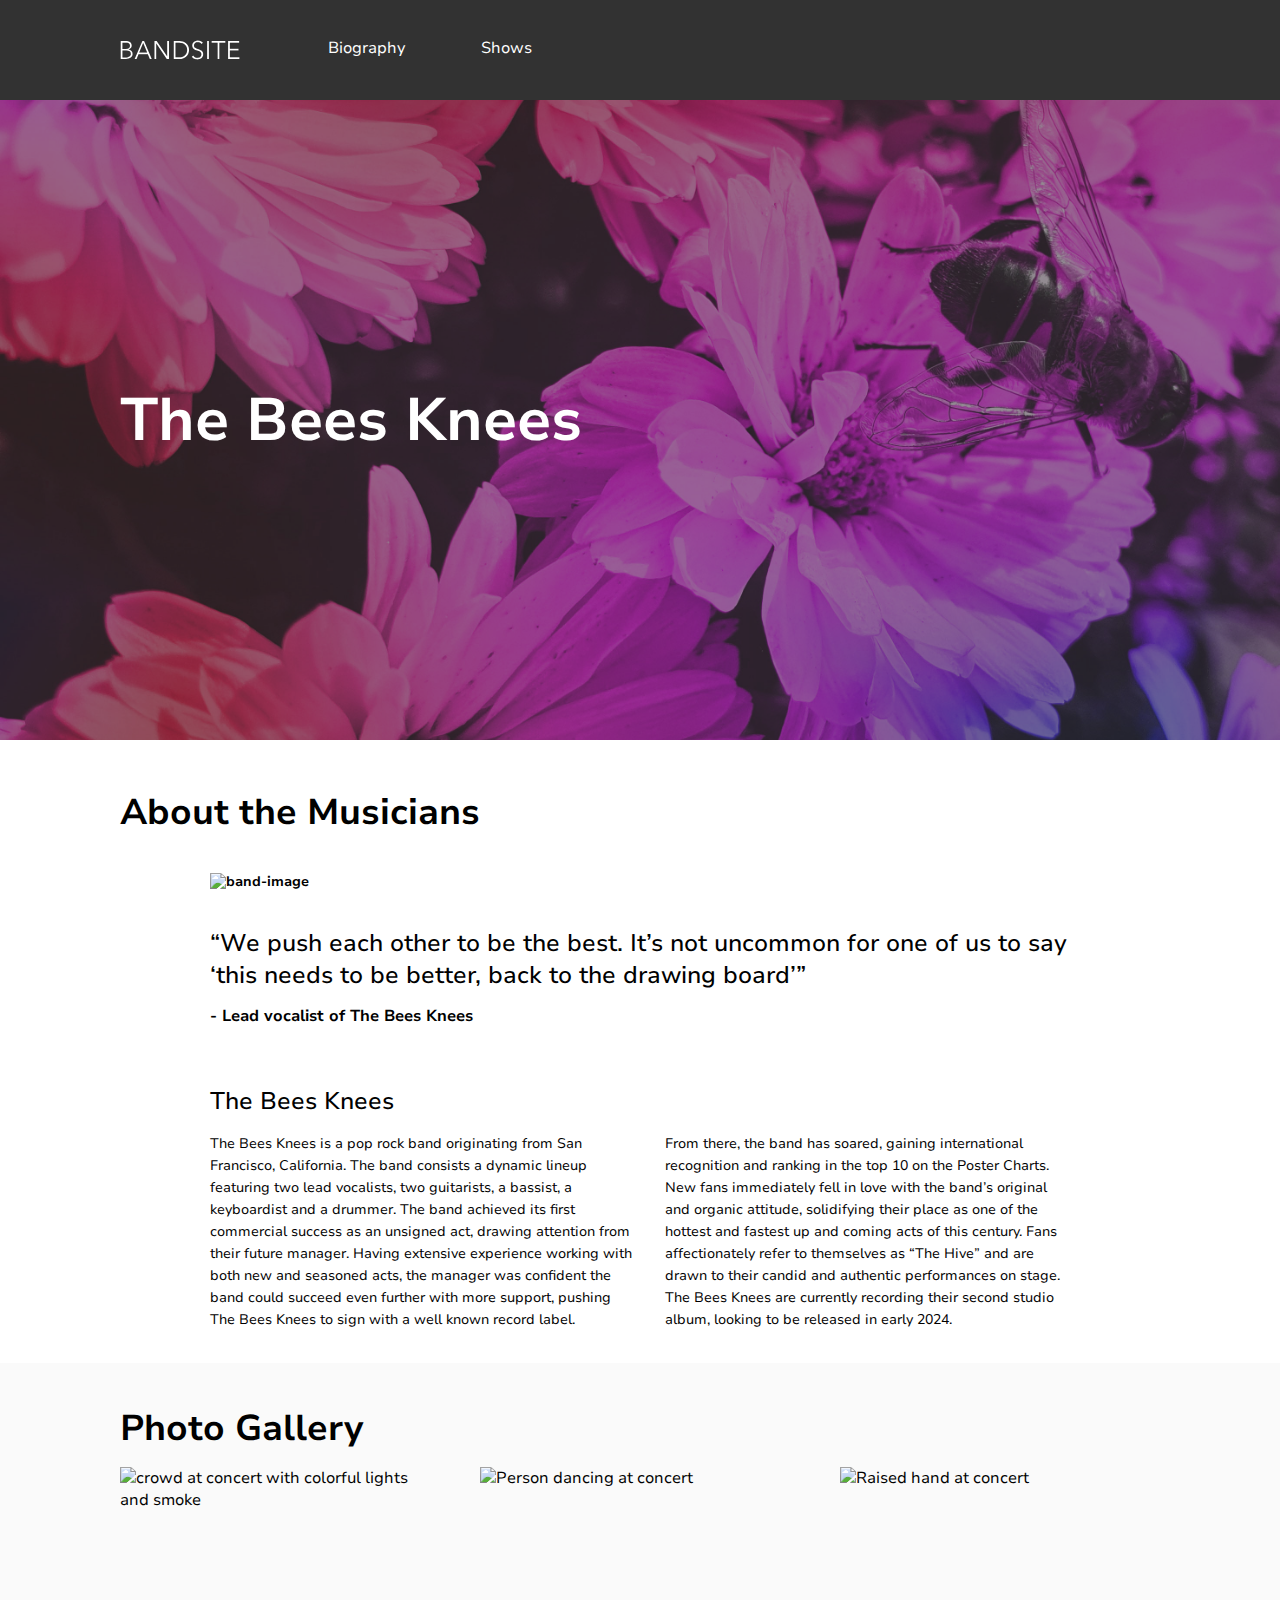
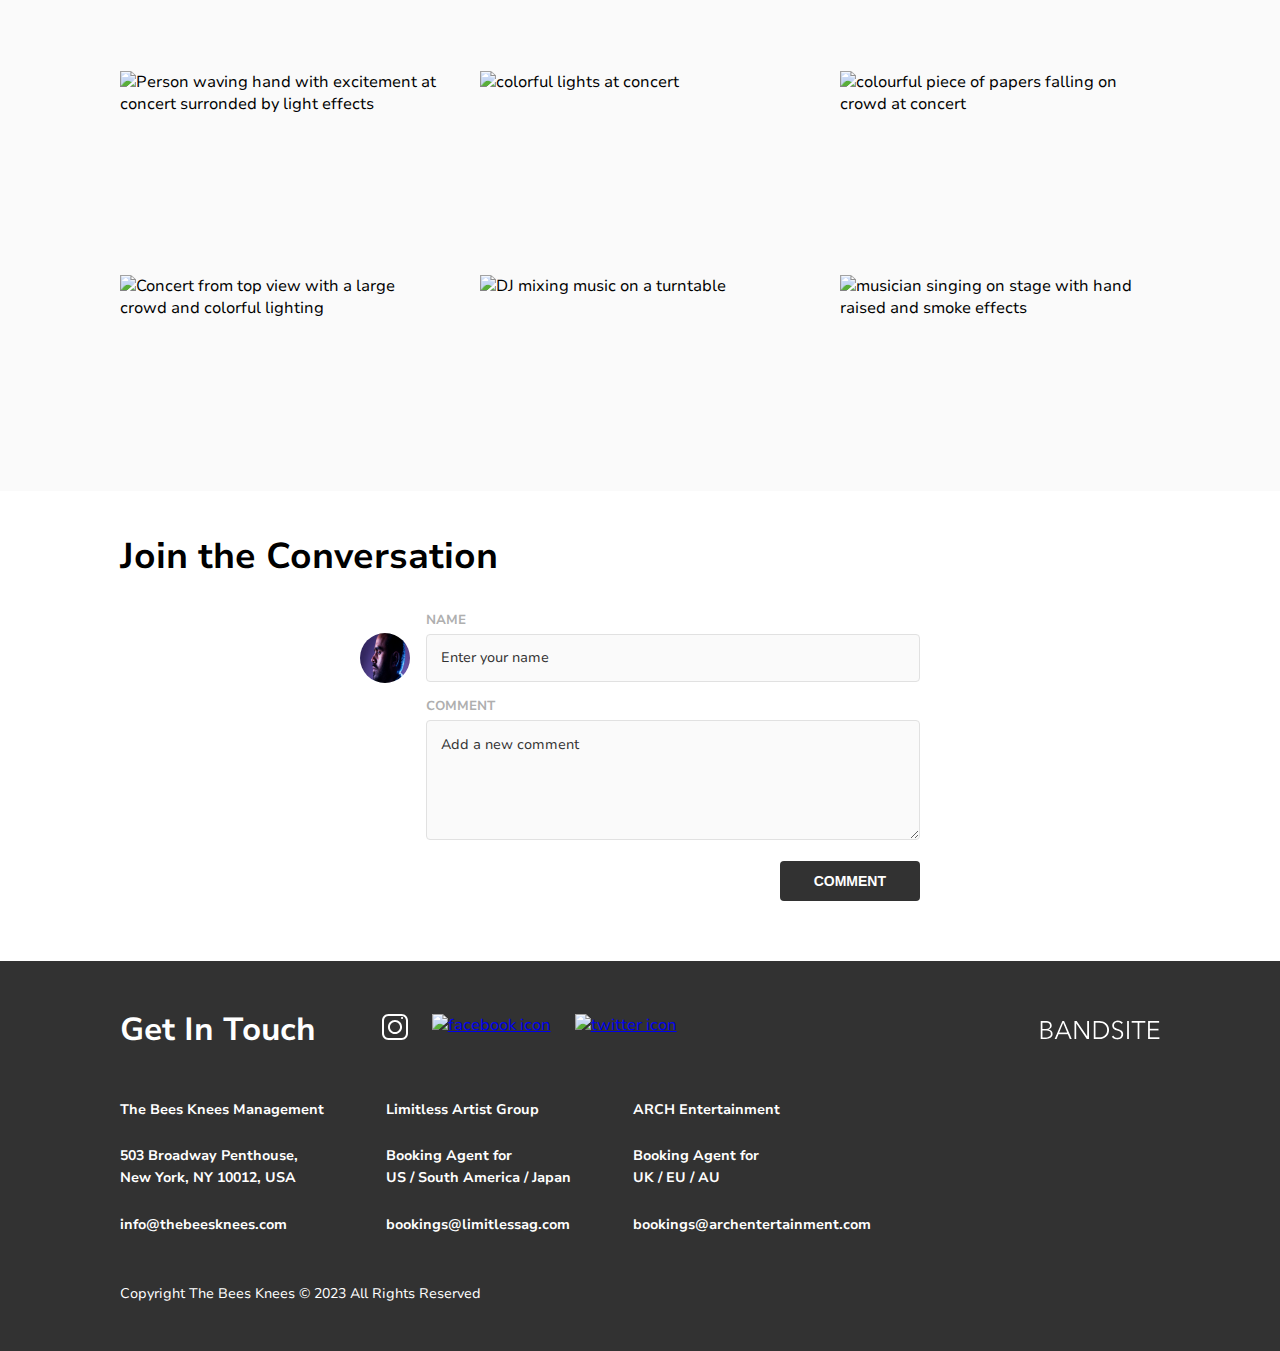
==== commit 55bc1b97: "Modify Js and html" ====
--- a/index.html
+++ b/index.html
@@ -4,8 +4,11 @@
     <meta charset="UTF-8">
     <meta name="viewport" content="width=device-width, initial-scale=1.0">
     <link rel="stylesheet" href="./styles/bio.css">
+
+    <script src="https://unpkg.com/axios/dist/axios.min.js"></script>
+    <script src="./scripts/band-site-api.js"></script>
+    <script src="./scripts/index-page.js" defer></script>
     <title>BandSite - Home</title>
-    <script src="./scripts/index-page.js" defer></script>
 </head>
 <body>
      <!-- HEADER -->
@@ -139,7 +142,7 @@
 
             <div class="footer__logo last-child">
 
-                <svg class="footer__logo-image" height ="20px" width="120px" xmlns="http://www.w3.org/2000/svg">
+                <svg class="footer__logo-image" height="20px" width="120px" xmlns="http://www.w3.org/2000/svg">
                     <a href="./index.html"><image class="footer__bandsite-logo--image" height="20px" width="120px" href="./assets/logos/Logo-bandsite.svg"/></a>
                 </svg>
 
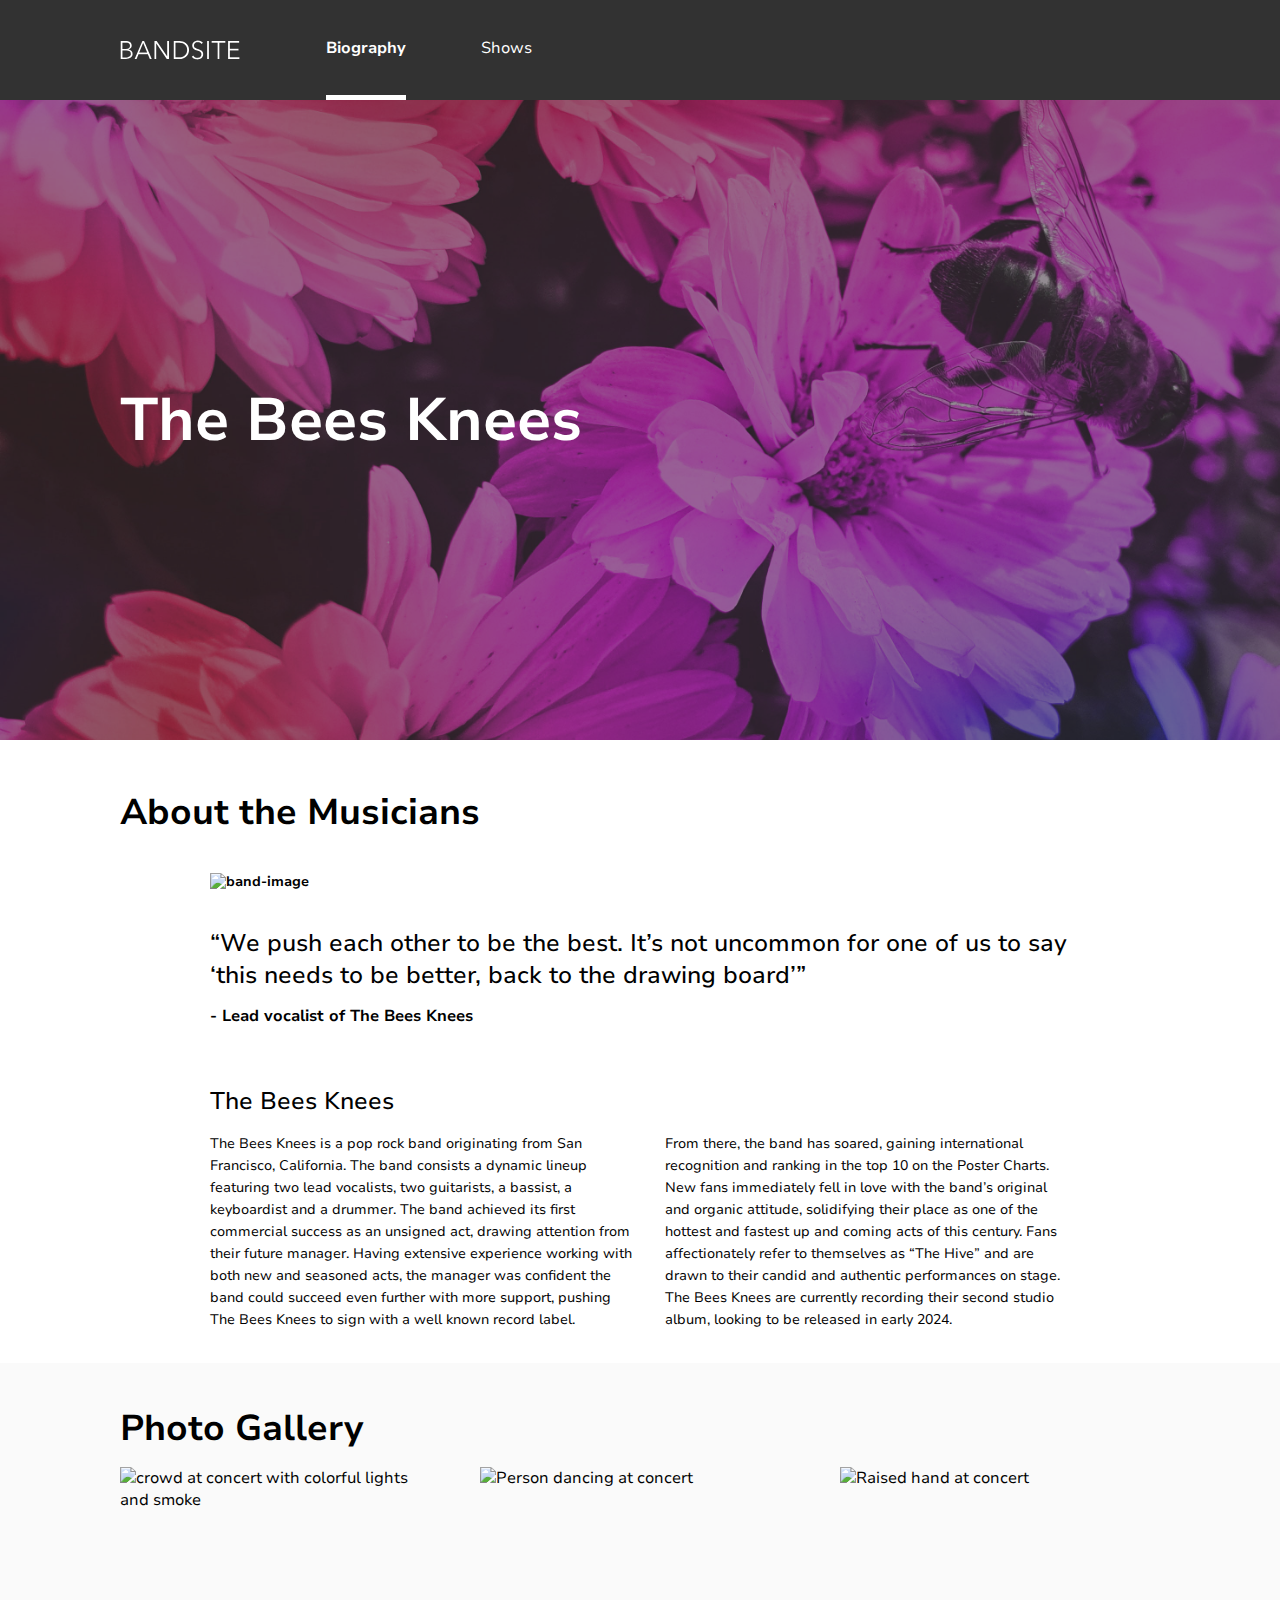
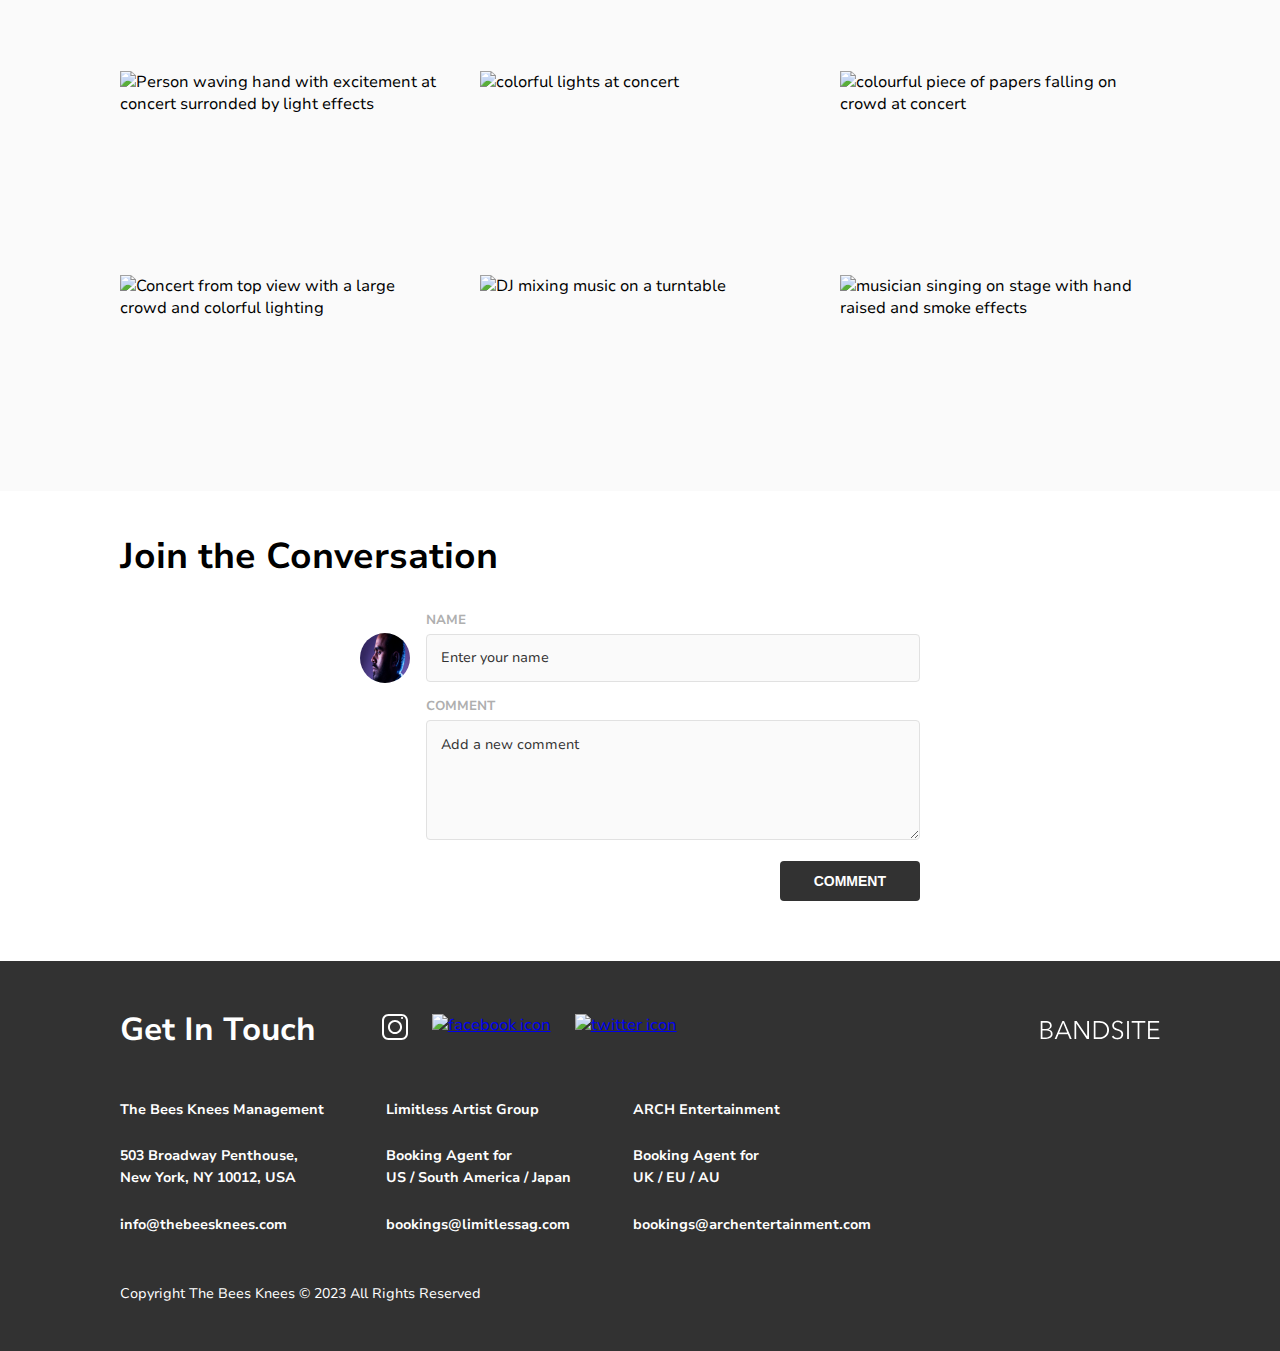
==== commit 53abd64e: "Modify html and add styles to active bio link when activate" ====
--- a/index.html
+++ b/index.html
@@ -17,15 +17,21 @@
         <div class="header__title">
 
             <svg class="header__logo" height="20px" width="120px" xmlns="http://www.w3.org/2000/svg">
-                <a href="./index.html"><image class="header__title--logo" height="20px" width="120px" href="./assets/logos/Logo-bandsite.svg"/></a>
+                <a href="./index.html">
+                    <image class="header__title--logo" height="20px" width="120px" href="./assets/logos/Logo-bandsite.svg"/>
+                </a>
             </svg>
 
         </div>
 
         <nav class="header__navigation">
             <ul class="navigation__list">
-                <li class="navigation__item"><a class="navigation__link" href="./index.html">Biography</a></li>
-                <li class="navigation__item"><a class="navigation__link" href="./pages/shows.html">Shows</a></li>
+                <li class="navigation__item header__list--bio">
+                    <a class="navigation__link header__list--bio-link" href="./index.html">Biography</a>
+                </li>
+                <li class="navigation__item">
+                    <a class="navigation__link" href="./pages/shows.html">Shows</a>
+                </li>
             </ul>
         </nav>
     </header>
@@ -120,9 +126,7 @@
             </div>
 
             <!-- Three default comments from JS -->
-            <div id="comments-container" class="comments-block">
-
-            </div>
+            <div id="comments-container" class="comments-block"></div>
 
         </section>
 
@@ -133,17 +137,25 @@
             <h2 class="footer__contact-title">Get In Touch</h2>
 
             <div class="footer__social-icons">
-                <a href="https://www.instagram.com/" target="blank"><img class="footer__icon" src="./assets/Icons/SVG/Icon-instagram.svg" alt="instagram icon"></a>
-
-                <a href="https://www.facebook.com" target="blank"><img class="footer__icon" src="./assets/icons/SVG/Icon-facebook.svg" alt="facebook icon"></a>
-
-                <a href="https://www.twitter.com" target="blank"><img class="footer__icon" src="./assets/icons/SVG/Icon-twitter.svg" alt="twitter icon"></a>
+                <a href="https://www.instagram.com/" target="blank">
+                    <img class="footer__icon" src="./assets/Icons/SVG/Icon-instagram.svg" alt="instagram icon">
+                </a>
+
+                <a href="https://www.facebook.com" target="blank">
+                    <img class="footer__icon" src="./assets/icons/SVG/Icon-facebook.svg" alt="facebook icon">
+                </a>
+
+                <a href="https://www.twitter.com" target="blank">
+                    <img class="footer__icon" src="./assets/icons/SVG/Icon-twitter.svg" alt="twitter icon">
+                </a>
             </div>
 
             <div class="footer__logo last-child">
 
                 <svg class="footer__logo-image" height="20px" width="120px" xmlns="http://www.w3.org/2000/svg">
-                    <a href="./index.html"><image class="footer__bandsite-logo--image" height="20px" width="120px" href="./assets/logos/Logo-bandsite.svg"/></a>
+                    <a href="./index.html">
+                        <image class="footer__bandsite-logo--image" height="20px" width="120px" href="./assets/logos/Logo-bandsite.svg"/>
+                    </a>
                 </svg>
 
             </div>
@@ -156,7 +168,9 @@
 
                 <p class="footer__company-address">503 Broadway Penthouse,<br>New York, NY 10012, USA</p>
 
-                <p><a class="footer__company-email" href="mailto:info@thebeesknees.com">info@thebeesknees.com</a></p>
+                <p>
+                    <a class="footer__company-email" href="mailto:info@thebeesknees.com">info@thebeesknees.com</a>
+                </p>
             </div>
 
             <div class="footer__company-details">
@@ -164,7 +178,9 @@
 
                 <p class="footer__company-address">Booking Agent for <br>US / South America / Japan</p>
 
-                <p><a class="footer__company-email" href="mailto:bookings@limitlessag.com">bookings@limitlessag.com</a></p>
+                <p>
+                    <a class="footer__company-email" href="mailto:bookings@limitlessag.com">bookings@limitlessag.com</a>
+                </p>
             </div>
 
             <div class="footer__company-details">
@@ -172,7 +188,9 @@
 
                 <p class="footer__company-address">Booking Agent for <br>UK / EU / AU</p>
 
-                <p><a class="footer__company-email" href="mailto:bookings@archentertainment.com">bookings@archentertainment.com</a></p>
+                <p>
+                    <a class="footer__company-email" href="mailto:bookings@archentertainment.com">bookings@archentertainment.com</a>
+                </p>
             </div>
         </div>
 
--- a/styles/bio.css
+++ b/styles/bio.css
@@ -250,6 +250,14 @@
   text-decoration: none;
   color: #FFFFFF;
 }
+.header__navigation .navigation__list .header__list--bio {
+  border-bottom: 0.313rem solid #FFFFFF;
+}
+.header__navigation .navigation__list .header__list--bio-link {
+  text-decoration: none;
+  color: #FFFFFF;
+  font-weight: bold;
+}
 @media screen and (min-width: 768px) {
   .header__navigation {
     width: 30%;
@@ -281,6 +289,9 @@
   .header__navigation .navigation__list .navigation__item .navigation__link:active {
     font-weight: bold;
     outline: none;
+  }
+  .header__navigation .navigation__list .navigation__item .header__list--bio-link {
+    border-bottom: 0.313rem solid #FFFFFF;
   }
 }
 
